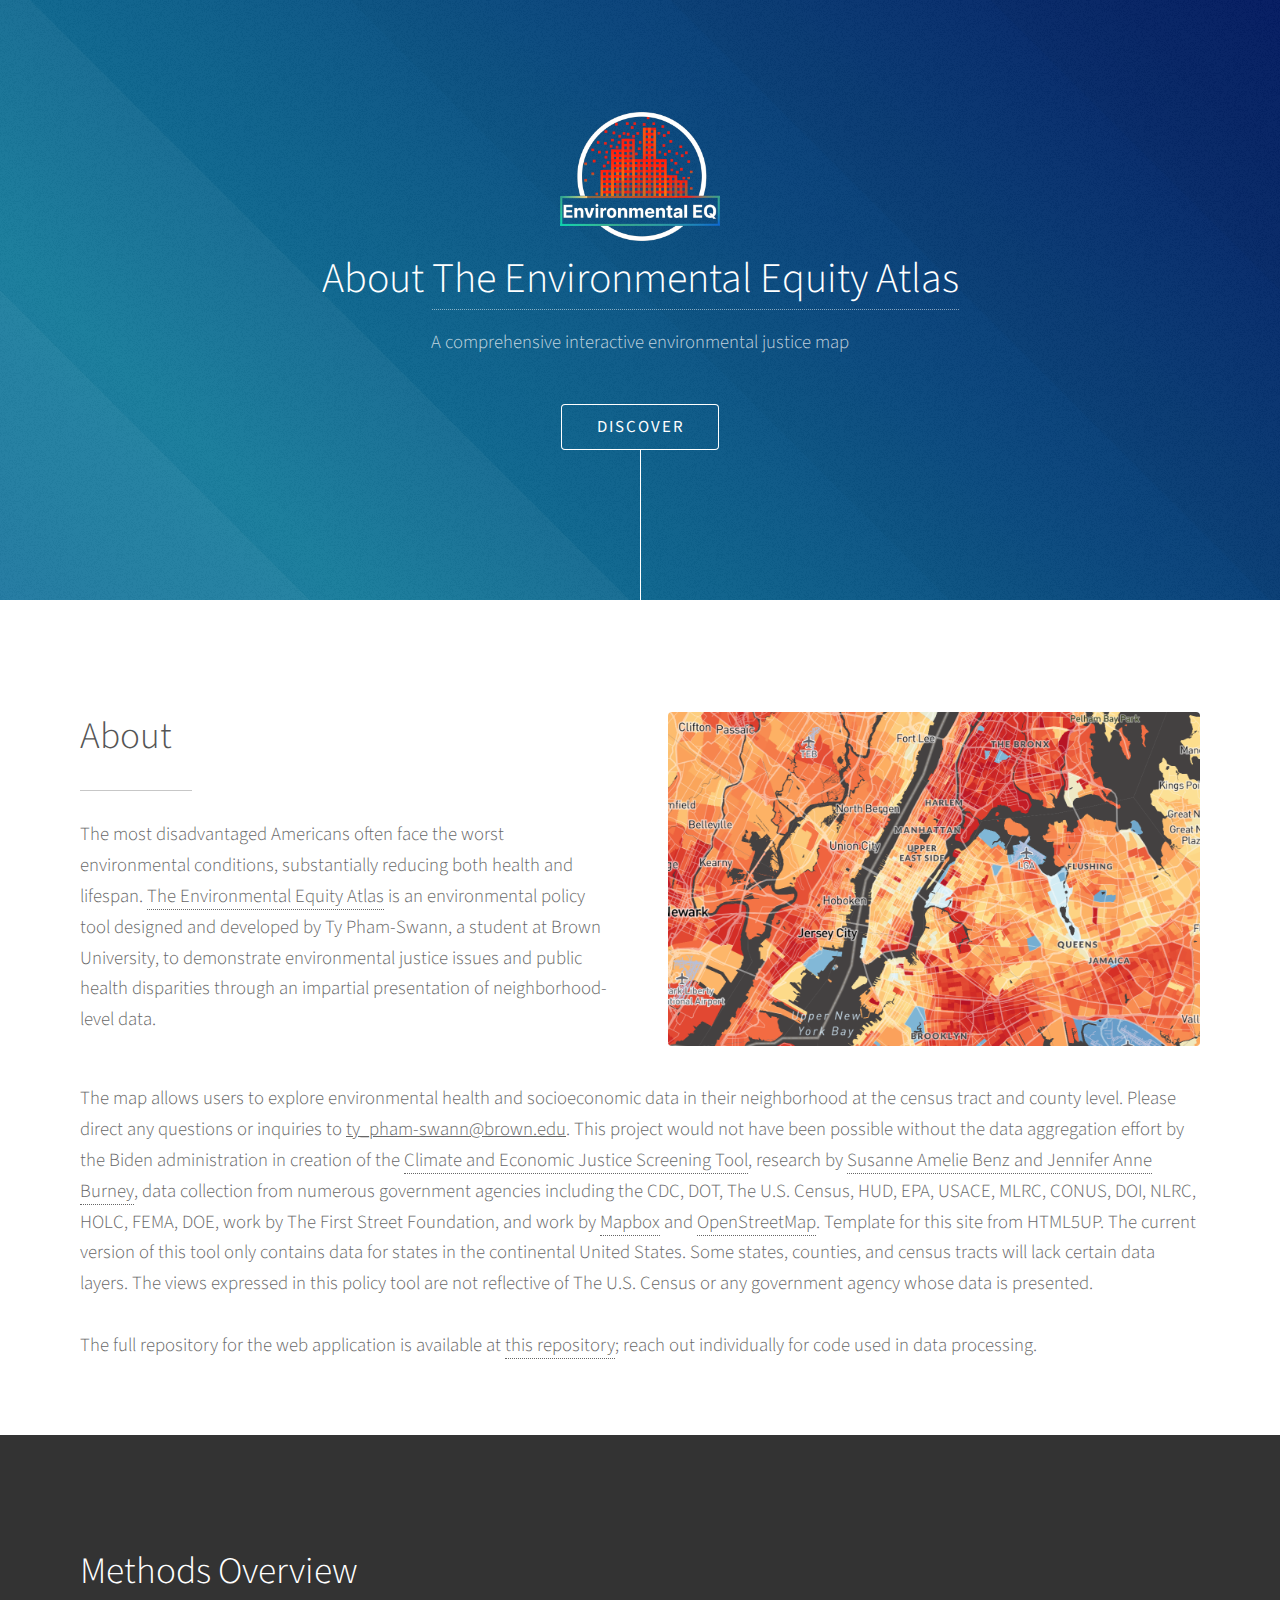
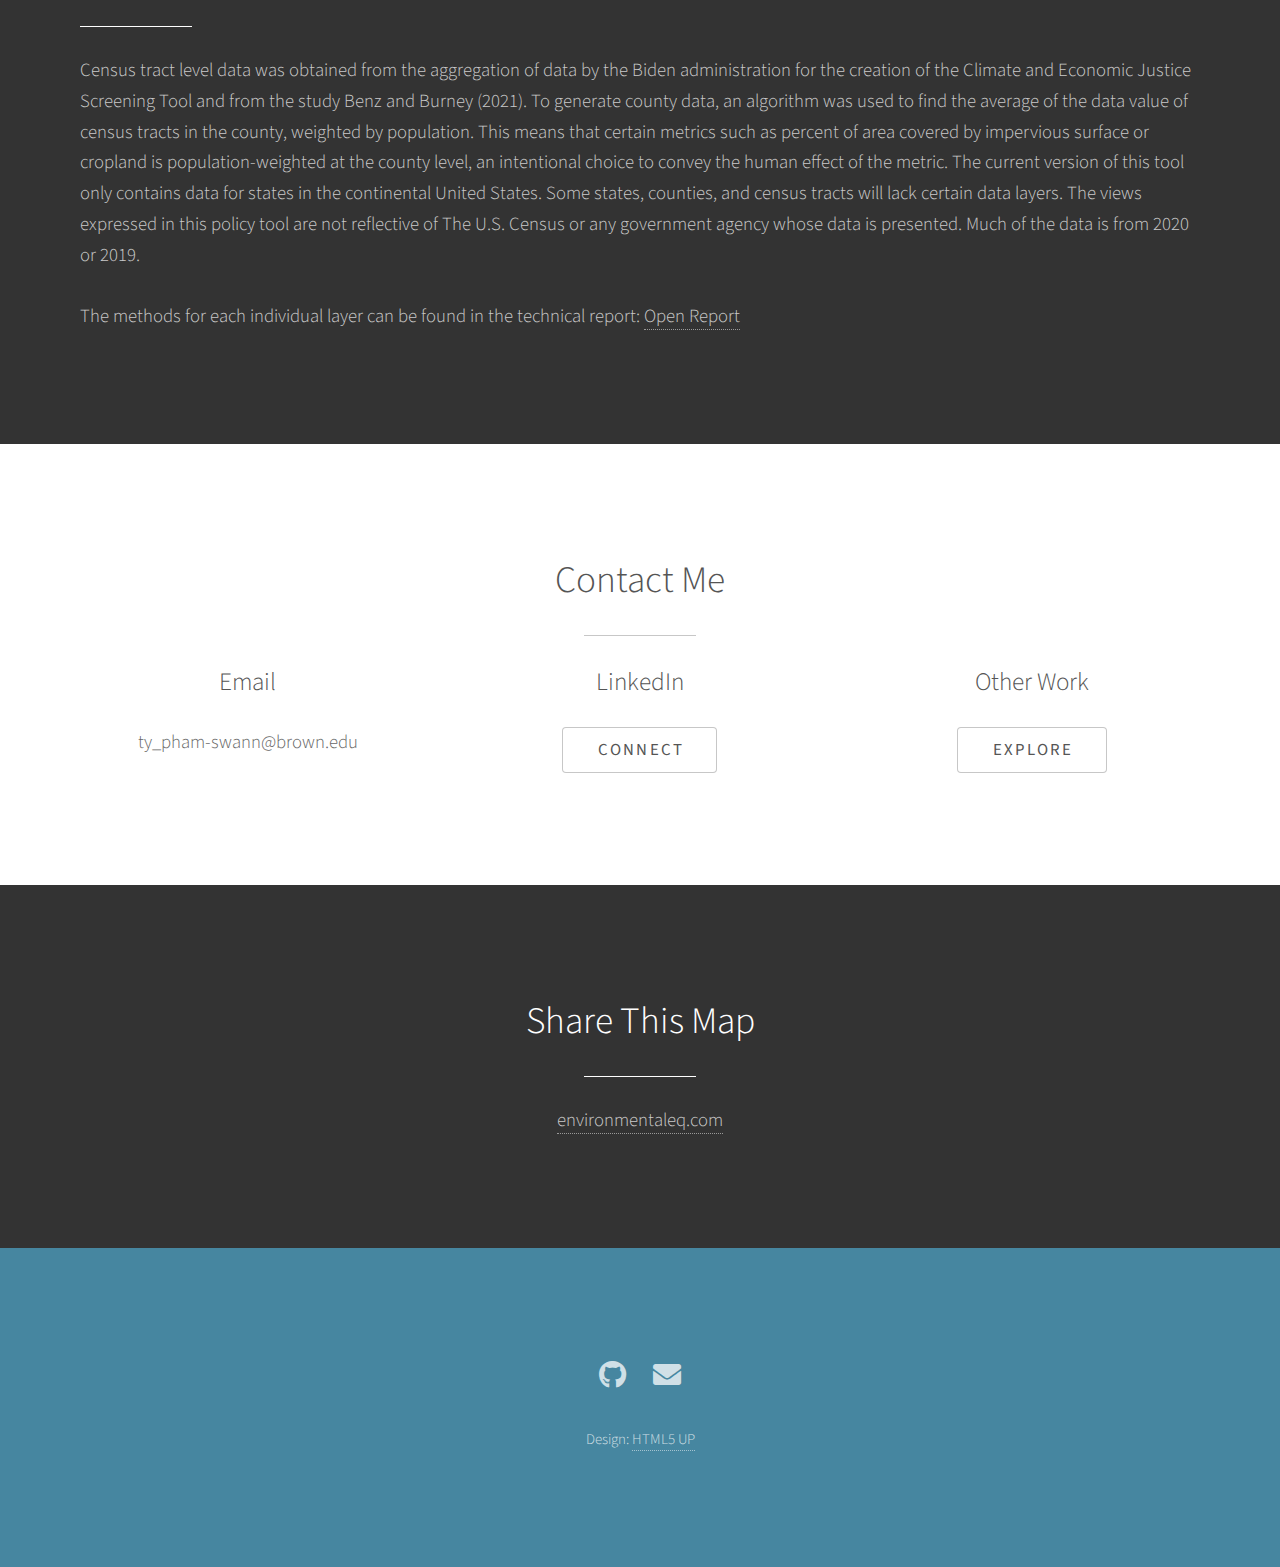
==== site-template/index.html @ bd03a9dc "map finished" ====
<!DOCTYPE HTML>
<!--

	Free for personal and commercial use under the CCA 3.0 license (html5up.net/license)
-->
<html>
	<head>
		<title>About Environmental EQ</title>
		<link rel="icon" href="images/logo.png">
		<meta charset="utf-8" />
		<meta name="viewport" content="width=device-width, initial-scale=1, user-scalable=no" />
		<link rel="stylesheet" href="assets/css/main.css" />
		<noscript><link rel="stylesheet" href="assets/css/noscript.css" /></noscript>
	</head>
	<body class="is-preload">

		<!-- Header -->
			<section id="header">
				<div class="inner">
					<img id="logo-img" src="images/logo-white.png">
					<h1>About <a target="_blank" href="https://environmentaleq.com/">The Environmental Equity Atlas</a></h1>
					<p>A comprehensive interactive environmental justice map</p>
					<ul class="actions special">
						<li><a href="#one" class="button scrolly">Discover</a></li>
					</ul>
				</div>
			</section>

		<!-- One -->
			<section id="one" class="main style1">
				<div class="container">
					<div class="row gtr-150">
						<div class="col-6 col-12-medium">
							<header class="major">
								<h2>About</h2>
							</header>
							<p>The most disadvantaged Americans often face the worst environmental conditions, substantially reducing both health and lifespan. <a target="_blank" href="https://environmentaleq.com/">The Environmental Equity Atlas</a> is an environmental policy tool designed and developed by Ty Pham-Swann, a student at Brown University, to demonstrate environmental justice issues and public health disparities through an impartial presentation of neighborhood-level data. 
								</p>
						</div>
						<div class="col-6 col-12-medium imp-medium">
							<span class="image fit"><img src="images/pic01.jpg" alt="" /></span>
						</div>
						<div>The map allows users to explore environmental health and socioeconomic data in their neighborhood at the census tract and county level. Please direct any questions or inquiries to <u>ty_pham-swann@brown.edu</u>. This project would not have been possible without the data aggregation effort by the Biden administration in creation of the <a target="_blank" href="https://screeningtool.geoplatform.gov/en/#3/33.47/-97.5">Climate and Economic Justice Screening Tool</a>, research by <a target="_blank" href="https://doi.org/10.1029/2021EF002016">Susanne Amelie Benz and Jennifer Anne Burney</a>, data collection from numerous government agencies including the CDC, DOT, The U.S. Census, HUD, EPA, USACE, MLRC, CONUS, DOI, NLRC, HOLC, FEMA, DOE, work by The First Street Foundation, and work by <a target="_blank" href="https://www.mapbox.com/">Mapbox</a> and <a target="_blank" href="https://www.openstreetmap.org/about"> OpenStreetMap</a>. Template for this site from HTML5UP. The current version of this tool only contains data for states in the continental United States. Some states, counties, and census tracts will lack certain data layers. The views expressed in this policy tool are not reflective of The U.S. Census or any government agency whose data is presented. 
							<br><br>
							The full repository for the web application is available at <a target="_blank" href="https://github.com/typhamswann/Environmental-Equity-Atlas">this repository</a>; reach out individually for code used in data processing. </div>
					</div>
				</div>
			</section>

		<!-- Two -->
			<section id="two" class="main style2">
				<div class="container">
					<div class="row gtr-150">
							<header class="major">
								<h2>Methods Overview</h2>
							</header>
							<p>Census tract level data was obtained from the aggregation of data by the Biden administration for the creation of the Climate and Economic Justice Screening Tool and from the study Benz and Burney (2021). To generate county data, an algorithm was used to find the average of the data value of census tracts in the county, weighted by population. This means that certain metrics such as percent of area covered by impervious surface or cropland is population-weighted at the county level, an intentional choice to convey the human effect of the metric. The current version of this tool only contains data for states in the continental United States. Some states, counties, and census tracts will lack certain data layers. The views expressed in this policy tool are not reflective of The U.S. Census or any government agency whose data is presented. Much of the data is from 2020 or 2019.
								<br><br>
								The methods for each individual layer can be found in the technical report: <a target="_blank" href="https://drive.google.com/file/d/1vcVEpkkrDDnXNr4qJnkjE8GPz_u5KkdV/view?usp=sharing ">Open Report</a> 
								</p>
					</div>
				</div>
			</section>

		<!-- Three -->
			<section id="three" class="main style1 special">
				<div class="container">
					<header class="major">
						<h2>Contact Me</h2>
					</header>
					<div class="row gtr-150">
						<div class="col-4 col-12-medium">
							<h3>Email</h3>
							<p>ty_pham-swann@brown.edu</p>

						</div>
						<div class="col-4 col-12-medium">
							<h3>LinkedIn</h3>
							<ul class="actions special">
								<li><a target="_blank" href="https://www.linkedin.com/in/ty-pham-swann-682398224/" class="button">Connect</a></li>
							</ul>
						</div>
						<div class="col-4 col-12-medium">
							<h3>Other Work</h3>
							<ul class="actions special">
								<li><a target="_blank" href="https://tphamswann.github.io/Miami-Map/miami.html" class="button">Explore</a></li>
							</ul>
						</div>
					</div>
				</div>
			</section>

		<!-- Four -->
			<section id="four" class="main style2 special">
				<div class="container">
					<header class="major">
						<h2>Share This Map</h2>
					</header>
					<p><a target="_blank" href="https://environmentaleq.com/">environmentaleq.com</a></p>
				</div>
			</section>

		<!-- Footer -->
			<section id="footer">
				<ul class="icons">

					<li><a target="_blank" href="https://github.com/tphamswann" class="icon brands alt fa-github"><span class="label">GitHub</span></a></li>
					<li><a target="_blank" href="ty_pham-swann@brown.edu" class="icon solid alt fa-envelope"><span class="label">Email</span></a></li>
				</ul>
				<ul class="copyright">
					<li>Design: <a target="_blank" href="http://html5up.net">HTML5 UP</a></li>
				</ul>
			</section>

		<!-- Scripts -->
			<script src="assets/js/jquery.min.js"></script>
			<script src="assets/js/jquery.scrolly.min.js"></script>
			<script src="assets/js/browser.min.js"></script>
			<script src="assets/js/breakpoints.min.js"></script>
			<script src="assets/js/util.js"></script>
			<script src="assets/js/main.js"></script>

	</body>
</html>
---- site-template/assets/css/main.css ----
@import url("fontawesome-all.min.css");
@import url("https://fonts.googleapis.com/css?family=Source+Sans+Pro:300,300italic,400,400italic");

/*
	Photon by HTML5 UP
	html5up.net | @ajlkn
	Free for personal and commercial use under the CCA 3.0 license (html5up.net/license)
*/

html, body, div, span, applet, object,
iframe, h1, h2, h3, h4, h5, h6, p, blockquote,
pre, a, abbr, acronym, address, big, cite,
code, del, dfn, em, img, ins, kbd, q, s, samp,
small, strike, strong, sub, sup, tt, var, b,
u, i, center, dl, dt, dd, ol, ul, li, fieldset,
form, label, legend, table, caption, tbody,
tfoot, thead, tr, th, td, article, aside,
canvas, details, embed, figure, figcaption,
footer, header, hgroup, menu, nav, output, ruby,
section, summary, time, mark, audio, video {
	margin: 0;
	padding: 0;
	border: 0;
	font-size: 100%;
	font: inherit;
	vertical-align: baseline;}

article, aside, details, figcaption, figure,
footer, header, hgroup, menu, nav, section {
	display: block;}

body {
	line-height: 1;
}

#logo-img{
	width:10rem;
}

ol, ul {
	list-style: none;
}

blockquote, q {
	quotes: none;
}

	blockquote:before, blockquote:after, q:before, q:after {
		content: '';
		content: none;
	}

table {
	border-collapse: collapse;
	border-spacing: 0;
}

body {
	-webkit-text-size-adjust: none;
}

mark {
	background-color: transparent;
	color: inherit;
}

input::-moz-focus-inner {
	border: 0;
	padding: 0;
}

input, select, textarea {
	-moz-appearance: none;
	-webkit-appearance: none;
	-ms-appearance: none;
	appearance: none;
}

/* Basic */

	html {
		box-sizing: border-box;
	}

	*, *:before, *:after {
		box-sizing: inherit;
	}

	body {
		background: #fff;
	}

		body.is-preload *, body.is-preload *:before, body.is-preload *:after {
			-moz-animation: none !important;
			-webkit-animation: none !important;
			-ms-animation: none !important;
			animation: none !important;
			-moz-transition: none !important;
			-webkit-transition: none !important;
			-ms-transition: none !important;
			transition: none !important;
		}

	body, input, select, textarea {
		color: #666;
		font-family: "Source Sans Pro", Helvetica, sans-serif;
		font-size: 16pt;
		font-weight: 300;
		line-height: 1.65em;
	}

	a {
		-moz-transition: color 0.2s ease-in-out, border-color 0.2s ease-in-out;
		-webkit-transition: color 0.2s ease-in-out, border-color 0.2s ease-in-out;
		-ms-transition: color 0.2s ease-in-out, border-color 0.2s ease-in-out;
		transition: color 0.2s ease-in-out, border-color 0.2s ease-in-out;
		border-bottom: dotted 1px #666;
		color: inherit;
		text-decoration: none;
	}

		a:hover {
			border-bottom-color: transparent !important;
			color: #6bd4c8;
		}

	strong, b {
		color: #555;
		font-weight: 400;
	}

	em, i {
		font-style: italic;
	}

	p {
		margin: 0 0 2em 0;
	}

	h1, h2, h3, h4, h5, h6 {
		color: #555;
		line-height: 1em;
		margin: 0 0 1em 0;
	}

		h1 a, h2 a, h3 a, h4 a, h5 a, h6 a {
			color: inherit;
			text-decoration: none;
		}

	h1 {
		font-size: 2.25em;
		line-height: 1.35em;
	}

	h2 {
		font-size: 2em;
		line-height: 1.35em;
	}

	h3 {
		font-size: 1.35em;
		line-height: 1.5em;
	}

	h4 {
		font-size: 1.25em;
		line-height: 1.5em;
	}

	h5 {
		font-size: 0.9em;
		line-height: 1.5em;
	}

	h6 {
		font-size: 0.7em;
		line-height: 1.5em;
	}

	sub {
		font-size: 0.8em;
		position: relative;
		top: 0.5em;
	}

	sup {
		font-size: 0.8em;
		position: relative;
		top: -0.5em;
	}

	hr {
		border: 0;
		border-bottom: solid 1px rgba(144, 144, 144, 0.5);
		margin: 2em 0;
	}

		hr.major {
			margin: 3em 0;
		}

	blockquote {
		border-left: solid 4px rgba(144, 144, 144, 0.5);
		font-style: italic;
		margin: 0 0 2em 0;
		padding: 0.5em 0 0.5em 2em;
	}

	code {
		background: rgba(144, 144, 144, 0.075);
		border-radius: 4px;
		border: solid 1px rgba(144, 144, 144, 0.5);
		font-family: "Courier New", monospace;
		font-size: 0.9em;
		margin: 0 0.25em;
		padding: 0.25em 0.65em;
	}

	pre {
		-webkit-overflow-scrolling: touch;
		font-family: "Courier New", monospace;
		font-size: 0.9em;
		margin: 0 0 2em 0;
	}

		pre code {
			display: block;
			line-height: 1.75em;
			padding: 1em 1.5em;
			overflow-x: auto;
		}

	.align-left {
		text-align: left;
	}

	.align-center {
		text-align: center;
	}

	.align-right {
		text-align: right;
	}

/* Container */

	.container {
		margin: 0 auto;
		max-width: calc(100% - 4em);
		width: 60em;
	}

		.container.xsmall {
			width: 15em;
		}

		.container.small {
			width: 30em;
		}

		.container.medium {
			width: 45em;
		}

		.container.large {
			width: 75em;
		}

		.container.xlarge {
			width: 90em;
		}

		.container.max {
			width: 100%;
		}

		@media screen and (max-width: 980px) {

			.container {
				max-width: 100% !important;
				width: 100% !important;
			}

		}

		@media screen and (max-width: 480px) {

			.container {
				max-width: calc(100% - 3em);
			}

		}

/* Row */

	.row {
		display: flex;
		flex-wrap: wrap;
		box-sizing: border-box;
		align-items: stretch;
	}

		.row > * {
			box-sizing: border-box;
		}

		.row.gtr-uniform > * > :last-child {
			margin-bottom: 0;
		}

		.row.aln-left {
			justify-content: flex-start;
		}

		.row.aln-center {
			justify-content: center;
		}

		.row.aln-right {
			justify-content: flex-end;
		}

		.row.aln-top {
			align-items: flex-start;
		}

		.row.aln-middle {
			align-items: center;
		}

		.row.aln-bottom {
			align-items: flex-end;
		}

		.row > .imp {
			order: -1;
		}

		.row > .col-1 {
			width: 8.33333%;
		}

		.row > .off-1 {
			margin-left: 8.33333%;
		}

		.row > .col-2 {
			width: 16.66667%;
		}

		.row > .off-2 {
			margin-left: 16.66667%;
		}

		.row > .col-3 {
			width: 25%;
		}

		.row > .off-3 {
			margin-left: 25%;
		}

		.row > .col-4 {
			width: 33.33333%;
		}

		.row > .off-4 {
			margin-left: 33.33333%;
		}

		.row > .col-5 {
			width: 41.66667%;
		}

		.row > .off-5 {
			margin-left: 41.66667%;
		}

		.row > .col-6 {
			width: 50%;
		}

		.row > .off-6 {
			margin-left: 50%;
		}

		.row > .col-7 {
			width: 58.33333%;
		}

		.row > .off-7 {
			margin-left: 58.33333%;
		}

		.row > .col-8 {
			width: 66.66667%;
		}

		.row > .off-8 {
			margin-left: 66.66667%;
		}

		.row > .col-9 {
			width: 75%;
		}

		.row > .off-9 {
			margin-left: 75%;
		}

		.row > .col-10 {
			width: 83.33333%;
		}

		.row > .off-10 {
			margin-left: 83.33333%;
		}

		.row > .col-11 {
			width: 91.66667%;
		}

		.row > .off-11 {
			margin-left: 91.66667%;
		}

		.row > .col-12 {
			width: 100%;
		}

		.row > .off-12 {
			margin-left: 100%;
		}

		.row.gtr-0 {
			margin-top: 0;
			margin-left: 0em;
		}

			.row.gtr-0 > * {
				padding: 0 0 0 0em;
			}

			.row.gtr-0.gtr-uniform {
				margin-top: 0em;
			}

				.row.gtr-0.gtr-uniform > * {
					padding-top: 0em;
				}

		.row.gtr-25 {
			margin-top: 0;
			margin-left: -0.5em;
		}

			.row.gtr-25 > * {
				padding: 0 0 0 0.5em;
			}

			.row.gtr-25.gtr-uniform {
				margin-top: -0.5em;
			}

				.row.gtr-25.gtr-uniform > * {
					padding-top: 0.5em;
				}

		.row.gtr-50 {
			margin-top: 0;
			margin-left: -1em;
		}

			.row.gtr-50 > * {
				padding: 0 0 0 1em;
			}

			.row.gtr-50.gtr-uniform {
				margin-top: -1em;
			}

				.row.gtr-50.gtr-uniform > * {
					padding-top: 1em;
				}

		.row {
			margin-top: 0;
			margin-left: -2em;
		}

			.row > * {
				padding: 0 0 0 2em;
			}

			.row.gtr-uniform {
				margin-top: -2em;
			}

				.row.gtr-uniform > * {
					padding-top: 2em;
				}

		.row.gtr-150 {
			margin-top: 0;
			margin-left: -3em;
		}

			.row.gtr-150 > * {
				padding: 0 0 0 3em;
			}

			.row.gtr-150.gtr-uniform {
				margin-top: -3em;
			}

				.row.gtr-150.gtr-uniform > * {
					padding-top: 3em;
				}

		.row.gtr-200 {
			margin-top: 0;
			margin-left: -4em;
		}

			.row.gtr-200 > * {
				padding: 0 0 0 4em;
			}

			.row.gtr-200.gtr-uniform {
				margin-top: -4em;
			}

				.row.gtr-200.gtr-uniform > * {
					padding-top: 4em;
				}

		@media screen and (max-width: 1680px) {

			.row {
				display: flex;
				flex-wrap: wrap;
				box-sizing: border-box;
				align-items: stretch;
			}

				.row > * {
					box-sizing: border-box;
				}

				.row.gtr-uniform > * > :last-child {
					margin-bottom: 0;
				}

				.row.aln-left {
					justify-content: flex-start;
				}

				.row.aln-center {
					justify-content: center;
				}

				.row.aln-right {
					justify-content: flex-end;
				}

				.row.aln-top {
					align-items: flex-start;
				}

				.row.aln-middle {
					align-items: center;
				}

				.row.aln-bottom {
					align-items: flex-end;
				}

				.row > .imp-xlarge {
					order: -1;
				}

				.row > .col-1-xlarge {
					width: 8.33333%;
				}

				.row > .off-1-xlarge {
					margin-left: 8.33333%;
				}

				.row > .col-2-xlarge {
					width: 16.66667%;
				}

				.row > .off-2-xlarge {
					margin-left: 16.66667%;
				}

				.row > .col-3-xlarge {
					width: 25%;
				}

				.row > .off-3-xlarge {
					margin-left: 25%;
				}

				.row > .col-4-xlarge {
					width: 33.33333%;
				}

				.row > .off-4-xlarge {
					margin-left: 33.33333%;
				}

				.row > .col-5-xlarge {
					width: 41.66667%;
				}

				.row > .off-5-xlarge {
					margin-left: 41.66667%;
				}

				.row > .col-6-xlarge {
					width: 50%;
				}

				.row > .off-6-xlarge {
					margin-left: 50%;
				}

				.row > .col-7-xlarge {
					width: 58.33333%;
				}

				.row > .off-7-xlarge {
					margin-left: 58.33333%;
				}

				.row > .col-8-xlarge {
					width: 66.66667%;
				}

				.row > .off-8-xlarge {
					margin-left: 66.66667%;
				}

				.row > .col-9-xlarge {
					width: 75%;
				}

				.row > .off-9-xlarge {
					margin-left: 75%;
				}

				.row > .col-10-xlarge {
					width: 83.33333%;
				}

				.row > .off-10-xlarge {
					margin-left: 83.33333%;
				}

				.row > .col-11-xlarge {
					width: 91.66667%;
				}

				.row > .off-11-xlarge {
					margin-left: 91.66667%;
				}

				.row > .col-12-xlarge {
					width: 100%;
				}

				.row > .off-12-xlarge {
					margin-left: 100%;
				}

				.row.gtr-0 {
					margin-top: 0;
					margin-left: 0em;
				}

					.row.gtr-0 > * {
						padding: 0 0 0 0em;
					}

					.row.gtr-0.gtr-uniform {
						margin-top: 0em;
					}

						.row.gtr-0.gtr-uniform > * {
							padding-top: 0em;
						}

				.row.gtr-25 {
					margin-top: 0;
					margin-left: -0.5em;
				}

					.row.gtr-25 > * {
						padding: 0 0 0 0.5em;
					}

					.row.gtr-25.gtr-uniform {
						margin-top: -0.5em;
					}

						.row.gtr-25.gtr-uniform > * {
							padding-top: 0.5em;
						}

				.row.gtr-50 {
					margin-top: 0;
					margin-left: -1em;
				}

					.row.gtr-50 > * {
						padding: 0 0 0 1em;
					}

					.row.gtr-50.gtr-uniform {
						margin-top: -1em;
					}

						.row.gtr-50.gtr-uniform > * {
							padding-top: 1em;
						}

				.row {
					margin-top: 0;
					margin-left: -2em;
				}

					.row > * {
						padding: 0 0 0 2em;
					}

					.row.gtr-uniform {
						margin-top: -2em;
					}

						.row.gtr-uniform > * {
							padding-top: 2em;
						}

				.row.gtr-150 {
					margin-top: 0;
					margin-left: -3em;
				}

					.row.gtr-150 > * {
						padding: 0 0 0 3em;
					}

					.row.gtr-150.gtr-uniform {
						margin-top: -3em;
					}

						.row.gtr-150.gtr-uniform > * {
							padding-top: 3em;
						}

				.row.gtr-200 {
					margin-top: 0;
					margin-left: -4em;
				}

					.row.gtr-200 > * {
						padding: 0 0 0 4em;
					}

					.row.gtr-200.gtr-uniform {
						margin-top: -4em;
					}

						.row.gtr-200.gtr-uniform > * {
							padding-top: 4em;
						}

		}

		@media screen and (max-width: 1140px) {

			.row {
				display: flex;
				flex-wrap: wrap;
				box-sizing: border-box;
				align-items: stretch;
			}

				.row > * {
					box-sizing: border-box;
				}

				.row.gtr-uniform > * > :last-child {
					margin-bottom: 0;
				}

				.row.aln-left {
					justify-content: flex-start;
				}

				.row.aln-center {
					justify-content: center;
				}

				.row.aln-right {
					justify-content: flex-end;
				}

				.row.aln-top {
					align-items: flex-start;
				}

				.row.aln-middle {
					align-items: center;
				}

				.row.aln-bottom {
					align-items: flex-end;
				}

				.row > .imp-large {
					order: -1;
				}

				.row > .col-1-large {
					width: 8.33333%;
				}

				.row > .off-1-large {
					margin-left: 8.33333%;
				}

				.row > .col-2-large {
					width: 16.66667%;
				}

				.row > .off-2-large {
					margin-left: 16.66667%;
				}

				.row > .col-3-large {
					width: 25%;
				}

				.row > .off-3-large {
					margin-left: 25%;
				}

				.row > .col-4-large {
					width: 33.33333%;
				}

				.row > .off-4-large {
					margin-left: 33.33333%;
				}

				.row > .col-5-large {
					width: 41.66667%;
				}

				.row > .off-5-large {
					margin-left: 41.66667%;
				}

				.row > .col-6-large {
					width: 50%;
				}

				.row > .off-6-large {
					margin-left: 50%;
				}

				.row > .col-7-large {
					width: 58.33333%;
				}

				.row > .off-7-large {
					margin-left: 58.33333%;
				}

				.row > .col-8-large {
					width: 66.66667%;
				}

				.row > .off-8-large {
					margin-left: 66.66667%;
				}

				.row > .col-9-large {
					width: 75%;
				}

				.row > .off-9-large {
					margin-left: 75%;
				}

				.row > .col-10-large {
					width: 83.33333%;
				}

				.row > .off-10-large {
					margin-left: 83.33333%;
				}

				.row > .col-11-large {
					width: 91.66667%;
				}

				.row > .off-11-large {
					margin-left: 91.66667%;
				}

				.row > .col-12-large {
					width: 100%;
				}

				.row > .off-12-large {
					margin-left: 100%;
				}

				.row.gtr-0 {
					margin-top: 0;
					margin-left: 0em;
				}

					.row.gtr-0 > * {
						padding: 0 0 0 0em;
					}

					.row.gtr-0.gtr-uniform {
						margin-top: 0em;
					}

						.row.gtr-0.gtr-uniform > * {
							padding-top: 0em;
						}

				.row.gtr-25 {
					margin-top: 0;
					margin-left: -0.5em;
				}

					.row.gtr-25 > * {
						padding: 0 0 0 0.5em;
					}

					.row.gtr-25.gtr-uniform {
						margin-top: -0.5em;
					}

						.row.gtr-25.gtr-uniform > * {
							padding-top: 0.5em;
						}

				.row.gtr-50 {
					margin-top: 0;
					margin-left: -1em;
				}

					.row.gtr-50 > * {
						padding: 0 0 0 1em;
					}

					.row.gtr-50.gtr-uniform {
						margin-top: -1em;
					}

						.row.gtr-50.gtr-uniform > * {
							padding-top: 1em;
						}

				.row {
					margin-top: 0;
					margin-left: -2em;
				}

					.row > * {
						padding: 0 0 0 2em;
					}

					.row.gtr-uniform {
						margin-top: -2em;
					}

						.row.gtr-uniform > * {
							padding-top: 2em;
						}

				.row.gtr-150 {
					margin-top: 0;
					margin-left: -3em;
				}

					.row.gtr-150 > * {
						padding: 0 0 0 3em;
					}

					.row.gtr-150.gtr-uniform {
						margin-top: -3em;
					}

						.row.gtr-150.gtr-uniform > * {
							padding-top: 3em;
						}

				.row.gtr-200 {
					margin-top: 0;
					margin-left: -4em;
				}

					.row.gtr-200 > * {
						padding: 0 0 0 4em;
					}

					.row.gtr-200.gtr-uniform {
						margin-top: -4em;
					}

						.row.gtr-200.gtr-uniform > * {
							padding-top: 4em;
						}

		}

		@media screen and (max-width: 980px) {

			.row {
				display: flex;
				flex-wrap: wrap;
				box-sizing: border-box;
				align-items: stretch;
			}

				.row > * {
					box-sizing: border-box;
				}

				.row.gtr-uniform > * > :last-child {
					margin-bottom: 0;
				}

				.row.aln-left {
					justify-content: flex-start;
				}

				.row.aln-center {
					justify-content: center;
				}

				.row.aln-right {
					justify-content: flex-end;
				}

				.row.aln-top {
					align-items: flex-start;
				}

				.row.aln-middle {
					align-items: center;
				}

				.row.aln-bottom {
					align-items: flex-end;
				}

				.row > .imp-medium {
					order: -1;
				}

				.row > .col-1-medium {
					width: 8.33333%;
				}

				.row > .off-1-medium {
					margin-left: 8.33333%;
				}

				.row > .col-2-medium {
					width: 16.66667%;
				}

				.row > .off-2-medium {
					margin-left: 16.66667%;
				}

				.row > .col-3-medium {
					width: 25%;
				}

				.row > .off-3-medium {
					margin-left: 25%;
				}

				.row > .col-4-medium {
					width: 33.33333%;
				}

				.row > .off-4-medium {
					margin-left: 33.33333%;
				}

				.row > .col-5-medium {
					width: 41.66667%;
				}

				.row > .off-5-medium {
					margin-left: 41.66667%;
				}

				.row > .col-6-medium {
					width: 50%;
				}

				.row > .off-6-medium {
					margin-left: 50%;
				}

				.row > .col-7-medium {
					width: 58.33333%;
				}

				.row > .off-7-medium {
					margin-left: 58.33333%;
				}

				.row > .col-8-medium {
					width: 66.66667%;
				}

				.row > .off-8-medium {
					margin-left: 66.66667%;
				}

				.row > .col-9-medium {
					width: 75%;
				}

				.row > .off-9-medium {
					margin-left: 75%;
				}

				.row > .col-10-medium {
					width: 83.33333%;
				}

				.row > .off-10-medium {
					margin-left: 83.33333%;
				}

				.row > .col-11-medium {
					width: 91.66667%;
				}

				.row > .off-11-medium {
					margin-left: 91.66667%;
				}

				.row > .col-12-medium {
					width: 100%;
				}

				.row > .off-12-medium {
					margin-left: 100%;
				}

				.row.gtr-0 {
					margin-top: 0;
					margin-left: 0em;
				}

					.row.gtr-0 > * {
						padding: 0 0 0 0em;
					}

					.row.gtr-0.gtr-uniform {
						margin-top: 0em;
					}

						.row.gtr-0.gtr-uniform > * {
							padding-top: 0em;
						}

				.row.gtr-25 {
					margin-top: 0;
					margin-left: -0.5em;
				}

					.row.gtr-25 > * {
						padding: 0 0 0 0.5em;
					}

					.row.gtr-25.gtr-uniform {
						margin-top: -0.5em;
					}

						.row.gtr-25.gtr-uniform > * {
							padding-top: 0.5em;
						}

				.row.gtr-50 {
					margin-top: 0;
					margin-left: -1em;
				}

					.row.gtr-50 > * {
						padding: 0 0 0 1em;
					}

					.row.gtr-50.gtr-uniform {
						margin-top: -1em;
					}

						.row.gtr-50.gtr-uniform > * {
							padding-top: 1em;
						}

				.row {
					margin-top: 0;
					margin-left: -2em;
				}

					.row > * {
						padding: 0 0 0 2em;
					}

					.row.gtr-uniform {
						margin-top: -2em;
					}

						.row.gtr-uniform > * {
							padding-top: 2em;
						}

				.row.gtr-150 {
					margin-top: 0;
					margin-left: -3em;
				}

					.row.gtr-150 > * {
						padding: 0 0 0 3em;
					}

					.row.gtr-150.gtr-uniform {
						margin-top: -3em;
					}

						.row.gtr-150.gtr-uniform > * {
							padding-top: 3em;
						}

				.row.gtr-200 {
					margin-top: 0;
					margin-left: -4em;
				}

					.row.gtr-200 > * {
						padding: 0 0 0 4em;
					}

					.row.gtr-200.gtr-uniform {
						margin-top: -4em;
					}

						.row.gtr-200.gtr-uniform > * {
							padding-top: 4em;
						}

		}

		@media screen and (max-width: 736px) {

			.row {
				display: flex;
				flex-wrap: wrap;
				box-sizing: border-box;
				align-items: stretch;
			}

				.row > * {
					box-sizing: border-box;
				}

				.row.gtr-uniform > * > :last-child {
					margin-bottom: 0;
				}

				.row.aln-left {
					justify-content: flex-start;
				}

				.row.aln-center {
					justify-content: center;
				}

				.row.aln-right {
					justify-content: flex-end;
				}

				.row.aln-top {
					align-items: flex-start;
				}

				.row.aln-middle {
					align-items: center;
				}

				.row.aln-bottom {
					align-items: flex-end;
				}

				.row > .imp-small {
					order: -1;
				}

				.row > .col-1-small {
					width: 8.33333%;
				}

				.row > .off-1-small {
					margin-left: 8.33333%;
				}

				.row > .col-2-small {
					width: 16.66667%;
				}

				.row > .off-2-small {
					margin-left: 16.66667%;
				}

				.row > .col-3-small {
					width: 25%;
				}

				.row > .off-3-small {
					margin-left: 25%;
				}

				.row > .col-4-small {
					width: 33.33333%;
				}

				.row > .off-4-small {
					margin-left: 33.33333%;
				}

				.row > .col-5-small {
					width: 41.66667%;
				}

				.row > .off-5-small {
					margin-left: 41.66667%;
				}

				.row > .col-6-small {
					width: 50%;
				}

				.row > .off-6-small {
					margin-left: 50%;
				}

				.row > .col-7-small {
					width: 58.33333%;
				}

				.row > .off-7-small {
					margin-left: 58.33333%;
				}

				.row > .col-8-small {
					width: 66.66667%;
				}

				.row > .off-8-small {
					margin-left: 66.66667%;
				}

				.row > .col-9-small {
					width: 75%;
				}

				.row > .off-9-small {
					margin-left: 75%;
				}

				.row > .col-10-small {
					width: 83.33333%;
				}

				.row > .off-10-small {
					margin-left: 83.33333%;
				}

				.row > .col-11-small {
					width: 91.66667%;
				}

				.row > .off-11-small {
					margin-left: 91.66667%;
				}

				.row > .col-12-small {
					width: 100%;
				}

				.row > .off-12-small {
					margin-left: 100%;
				}

				.row.gtr-0 {
					margin-top: 0;
					margin-left: 0em;
				}

					.row.gtr-0 > * {
						padding: 0 0 0 0em;
					}

					.row.gtr-0.gtr-uniform {
						margin-top: 0em;
					}

						.row.gtr-0.gtr-uniform > * {
							padding-top: 0em;
						}

				.row.gtr-25 {
					margin-top: 0;
					margin-left: -0.5em;
				}

					.row.gtr-25 > * {
						padding: 0 0 0 0.5em;
					}

					.row.gtr-25.gtr-uniform {
						margin-top: -0.5em;
					}

						.row.gtr-25.gtr-uniform > * {
							padding-top: 0.5em;
						}

				.row.gtr-50 {
					margin-top: 0;
					margin-left: -1em;
				}

					.row.gtr-50 > * {
						padding: 0 0 0 1em;
					}

					.row.gtr-50.gtr-uniform {
						margin-top: -1em;
					}

						.row.gtr-50.gtr-uniform > * {
							padding-top: 1em;
						}

				.row {
					margin-top: 0;
					margin-left: -2em;
				}

					.row > * {
						padding: 0 0 0 2em;
					}

					.row.gtr-uniform {
						margin-top: -2em;
					}

						.row.gtr-uniform > * {
							padding-top: 2em;
						}

				.row.gtr-150 {
					margin-top: 0;
					margin-left: -3em;
				}

					.row.gtr-150 > * {
						padding: 0 0 0 3em;
					}

					.row.gtr-150.gtr-uniform {
						margin-top: -3em;
					}

						.row.gtr-150.gtr-uniform > * {
							padding-top: 3em;
						}

				.row.gtr-200 {
					margin-top: 0;
					margin-left: -4em;
				}

					.row.gtr-200 > * {
						padding: 0 0 0 4em;
					}

					.row.gtr-200.gtr-uniform {
						margin-top: -4em;
					}

						.row.gtr-200.gtr-uniform > * {
							padding-top: 4em;
						}

		}

		@media screen and (max-width: 480px) {

			.row {
				display: flex;
				flex-wrap: wrap;
				box-sizing: border-box;
				align-items: stretch;
			}

				.row > * {
					box-sizing: border-box;
				}

				.row.gtr-uniform > * > :last-child {
					margin-bottom: 0;
				}

				.row.aln-left {
					justify-content: flex-start;
				}

				.row.aln-center {
					justify-content: center;
				}

				.row.aln-right {
					justify-content: flex-end;
				}

				.row.aln-top {
					align-items: flex-start;
				}

				.row.aln-middle {
					align-items: center;
				}

				.row.aln-bottom {
					align-items: flex-end;
				}

				.row > .imp-xsmall {
					order: -1;
				}

				.row > .col-1-xsmall {
					width: 8.33333%;
				}

				.row > .off-1-xsmall {
					margin-left: 8.33333%;
				}

				.row > .col-2-xsmall {
					width: 16.66667%;
				}

				.row > .off-2-xsmall {
					margin-left: 16.66667%;
				}

				.row > .col-3-xsmall {
					width: 25%;
				}

				.row > .off-3-xsmall {
					margin-left: 25%;
				}

				.row > .col-4-xsmall {
					width: 33.33333%;
				}

				.row > .off-4-xsmall {
					margin-left: 33.33333%;
				}

				.row > .col-5-xsmall {
					width: 41.66667%;
				}

				.row > .off-5-xsmall {
					margin-left: 41.66667%;
				}

				.row > .col-6-xsmall {
					width: 50%;
				}

				.row > .off-6-xsmall {
					margin-left: 50%;
				}

				.row > .col-7-xsmall {
					width: 58.33333%;
				}

				.row > .off-7-xsmall {
					margin-left: 58.33333%;
				}

				.row > .col-8-xsmall {
					width: 66.66667%;
				}

				.row > .off-8-xsmall {
					margin-left: 66.66667%;
				}

				.row > .col-9-xsmall {
					width: 75%;
				}

				.row > .off-9-xsmall {
					margin-left: 75%;
				}

				.row > .col-10-xsmall {
					width: 83.33333%;
				}

				.row > .off-10-xsmall {
					margin-left: 83.33333%;
				}

				.row > .col-11-xsmall {
					width: 91.66667%;
				}

				.row > .off-11-xsmall {
					margin-left: 91.66667%;
				}

				.row > .col-12-xsmall {
					width: 100%;
				}

				.row > .off-12-xsmall {
					margin-left: 100%;
				}

				.row.gtr-0 {
					margin-top: 0;
					margin-left: 0em;
				}

					.row.gtr-0 > * {
						padding: 0 0 0 0em;
					}

					.row.gtr-0.gtr-uniform {
						margin-top: 0em;
					}

						.row.gtr-0.gtr-uniform > * {
							padding-top: 0em;
						}

				.row.gtr-25 {
					margin-top: 0;
					margin-left: -0.5em;
				}

					.row.gtr-25 > * {
						padding: 0 0 0 0.5em;
					}

					.row.gtr-25.gtr-uniform {
						margin-top: -0.5em;
					}

						.row.gtr-25.gtr-uniform > * {
							padding-top: 0.5em;
						}

				.row.gtr-50 {
					margin-top: 0;
					margin-left: -1em;
				}

					.row.gtr-50 > * {
						padding: 0 0 0 1em;
					}

					.row.gtr-50.gtr-uniform {
						margin-top: -1em;
					}

						.row.gtr-50.gtr-uniform > * {
							padding-top: 1em;
						}

				.row {
					margin-top: 0;
					margin-left: -2em;
				}

					.row > * {
						padding: 0 0 0 2em;
					}

					.row.gtr-uniform {
						margin-top: -2em;
					}

						.row.gtr-uniform > * {
							padding-top: 2em;
						}

				.row.gtr-150 {
					margin-top: 0;
					margin-left: -3em;
				}

					.row.gtr-150 > * {
						padding: 0 0 0 3em;
					}

					.row.gtr-150.gtr-uniform {
						margin-top: -3em;
					}

						.row.gtr-150.gtr-uniform > * {
							padding-top: 3em;
						}

				.row.gtr-200 {
					margin-top: 0;
					margin-left: -4em;
				}

					.row.gtr-200 > * {
						padding: 0 0 0 4em;
					}

					.row.gtr-200.gtr-uniform {
						margin-top: -4em;
					}

						.row.gtr-200.gtr-uniform > * {
							padding-top: 4em;
						}

		}

		@media screen and (max-width: 320px) {

			.row {
				display: flex;
				flex-wrap: wrap;
				box-sizing: border-box;
				align-items: stretch;
			}

				.row > * {
					box-sizing: border-box;
				}

				.row.gtr-uniform > * > :last-child {
					margin-bottom: 0;
				}

				.row.aln-left {
					justify-content: flex-start;
				}

				.row.aln-center {
					justify-content: center;
				}

				.row.aln-right {
					justify-content: flex-end;
				}

				.row.aln-top {
					align-items: flex-start;
				}

				.row.aln-middle {
					align-items: center;
				}

				.row.aln-bottom {
					align-items: flex-end;
				}

				.row > .imp-xxsmall {
					order: -1;
				}

				.row > .col-1-xxsmall {
					width: 8.33333%;
				}

				.row > .off-1-xxsmall {
					margin-left: 8.33333%;
				}

				.row > .col-2-xxsmall {
					width: 16.66667%;
				}

				.row > .off-2-xxsmall {
					margin-left: 16.66667%;
				}

				.row > .col-3-xxsmall {
					width: 25%;
				}

				.row > .off-3-xxsmall {
					margin-left: 25%;
				}

				.row > .col-4-xxsmall {
					width: 33.33333%;
				}

				.row > .off-4-xxsmall {
					margin-left: 33.33333%;
				}

				.row > .col-5-xxsmall {
					width: 41.66667%;
				}

				.row > .off-5-xxsmall {
					margin-left: 41.66667%;
				}

				.row > .col-6-xxsmall {
					width: 50%;
				}

				.row > .off-6-xxsmall {
					margin-left: 50%;
				}

				.row > .col-7-xxsmall {
					width: 58.33333%;
				}

				.row > .off-7-xxsmall {
					margin-left: 58.33333%;
				}

				.row > .col-8-xxsmall {
					width: 66.66667%;
				}

				.row > .off-8-xxsmall {
					margin-left: 66.66667%;
				}

				.row > .col-9-xxsmall {
					width: 75%;
				}

				.row > .off-9-xxsmall {
					margin-left: 75%;
				}

				.row > .col-10-xxsmall {
					width: 83.33333%;
				}

				.row > .off-10-xxsmall {
					margin-left: 83.33333%;
				}

				.row > .col-11-xxsmall {
					width: 91.66667%;
				}

				.row > .off-11-xxsmall {
					margin-left: 91.66667%;
				}

				.row > .col-12-xxsmall {
					width: 100%;
				}

				.row > .off-12-xxsmall {
					margin-left: 100%;
				}

				.row.gtr-0 {
					margin-top: 0;
					margin-left: 0em;
				}

					.row.gtr-0 > * {
						padding: 0 0 0 0em;
					}

					.row.gtr-0.gtr-uniform {
						margin-top: 0em;
					}

						.row.gtr-0.gtr-uniform > * {
							padding-top: 0em;
						}

				.row.gtr-25 {
					margin-top: 0;
					margin-left: -0.5em;
				}

					.row.gtr-25 > * {
						padding: 0 0 0 0.5em;
					}

					.row.gtr-25.gtr-uniform {
						margin-top: -0.5em;
					}

						.row.gtr-25.gtr-uniform > * {
							padding-top: 0.5em;
						}

				.row.gtr-50 {
					margin-top: 0;
					margin-left: -1em;
				}

					.row.gtr-50 > * {
						padding: 0 0 0 1em;
					}

					.row.gtr-50.gtr-uniform {
						margin-top: -1em;
					}

						.row.gtr-50.gtr-uniform > * {
							padding-top: 1em;
						}

				.row {
					margin-top: 0;
					margin-left: -2em;
				}

					.row > * {
						padding: 0 0 0 2em;
					}

					.row.gtr-uniform {
						margin-top: -2em;
					}

						.row.gtr-uniform > * {
							padding-top: 2em;
						}

				.row.gtr-150 {
					margin-top: 0;
					margin-left: -3em;
				}

					.row.gtr-150 > * {
						padding: 0 0 0 3em;
					}

					.row.gtr-150.gtr-uniform {
						margin-top: -3em;
					}

						.row.gtr-150.gtr-uniform > * {
							padding-top: 3em;
						}

				.row.gtr-200 {
					margin-top: 0;
					margin-left: -4em;
				}

					.row.gtr-200 > * {
						padding: 0 0 0 4em;
					}

					.row.gtr-200.gtr-uniform {
						margin-top: -4em;
					}

						.row.gtr-200.gtr-uniform > * {
							padding-top: 4em;
						}

		}

/* Section/Article */

	section.special, article.special {
		text-align: center;
	}

	header p {
		color: #999;
		margin: 0 0 1.5em 0;
		position: relative;
	}

	header h2 + p {
		font-size: 1.25em;
		line-height: 1.5em;
		margin-top: -1em;
	}

	header h3 + p {
		font-size: 1.1em;
		line-height: 1.5em;
		margin-top: -0.8em;
	}

	header h4 + p,
	header h5 + p,
	header h6 + p {
		font-size: 0.9em;
		line-height: 1.5em;
		margin-top: -0.6em;
	}

	header.major {
		margin: 0 0 1em 0;
	}

		header.major:after {
			background: rgba(144, 144, 144, 0.5);
			content: '';
			display: inline-block;
			height: 1px;
			margin-top: 1.5em;
			width: 6em;
		}

		header.major h2, header.major h3, header.major h4, header.major h5, header.major h6 {
			margin: 0;
		}

		header.major p {
			margin: 0.7em 0 0 0;
		}

	header.special {
		text-align: center;
	}

/* Form */

	form {
		margin: 0 0 2em 0;
	}

	label {
		color: #555;
		display: block;
		font-size: 0.9em;
		font-weight: 400;
		margin: 0 0 1em 0;
	}

	input[type="text"],
	input[type="password"],
	input[type="email"],
	select,
	textarea {
		-moz-appearance: none;
		-webkit-appearance: none;
		-ms-appearance: none;
		appearance: none;
		background: rgba(144, 144, 144, 0.075);
		border-radius: 4px;
		border: none;
		border: solid 1px rgba(144, 144, 144, 0.5);
		color: inherit;
		display: block;
		outline: 0;
		padding: 0 1em;
		text-decoration: none;
		width: 100%;
	}

		input[type="text"]:invalid,
		input[type="password"]:invalid,
		input[type="email"]:invalid,
		select:invalid,
		textarea:invalid {
			box-shadow: none;
		}

		input[type="text"]:focus,
		input[type="password"]:focus,
		input[type="email"]:focus,
		select:focus,
		textarea:focus {
			border-color: #6bd4c8;
		}

	select {
		background-image: url("data:image/svg+xml;charset=utf8,%3Csvg xmlns='http://www.w3.org/2000/svg' width='40' height='40' preserveAspectRatio='none' viewBox='0 0 40 40'%3E%3Cpath d='M9.4,12.3l10.4,10.4l10.4-10.4c0.2-0.2,0.5-0.4,0.9-0.4c0.3,0,0.6,0.1,0.9,0.4l3.3,3.3c0.2,0.2,0.4,0.5,0.4,0.9 c0,0.4-0.1,0.6-0.4,0.9L20.7,31.9c-0.2,0.2-0.5,0.4-0.9,0.4c-0.3,0-0.6-0.1-0.9-0.4L4.3,17.3c-0.2-0.2-0.4-0.5-0.4-0.9 c0-0.4,0.1-0.6,0.4-0.9l3.3-3.3c0.2-0.2,0.5-0.4,0.9-0.4S9.1,12.1,9.4,12.3z' fill='rgba(144, 144, 144, 0.5)' /%3E%3C/svg%3E");
		background-size: 1.25rem;
		background-repeat: no-repeat;
		background-position: calc(100% - 1rem) center;
		height: 2.75em;
		padding-right: 2.75em;
		text-overflow: ellipsis;
	}

		select option {
			color: #555;
			background: #fff;
		}

		select:focus::-ms-value {
			background-color: transparent;
		}

		select::-ms-expand {
			display: none;
		}

	input[type="text"],
	input[type="password"],
	input[type="email"],
	select {
		height: 2.75em;
	}

	textarea {
		padding: 0.75em 1em;
	}

	input[type="checkbox"],
	input[type="radio"] {
		-moz-appearance: none;
		-webkit-appearance: none;
		-ms-appearance: none;
		appearance: none;
		display: block;
		float: left;
		margin-right: -2em;
		opacity: 0;
		width: 1em;
		z-index: -1;
	}

		input[type="checkbox"] + label,
		input[type="radio"] + label {
			text-decoration: none;
			color: #666;
			cursor: pointer;
			display: inline-block;
			font-size: 1em;
			font-weight: 300;
			padding-left: 2.4em;
			padding-right: 0.75em;
			position: relative;
		}

			input[type="checkbox"] + label:before,
			input[type="radio"] + label:before {
				-moz-osx-font-smoothing: grayscale;
				-webkit-font-smoothing: antialiased;
				display: inline-block;
				font-style: normal;
				font-variant: normal;
				text-rendering: auto;
				line-height: 1;
				text-transform: none !important;
				font-family: 'Font Awesome 5 Free';
				font-weight: 900;
			}

			input[type="checkbox"] + label:before,
			input[type="radio"] + label:before {
				background: rgba(144, 144, 144, 0.075);
				border-radius: 4px;
				border: solid 1px rgba(144, 144, 144, 0.5);
				content: '';
				display: inline-block;
				font-size: 0.8em;
				height: 2.0625em;
				left: 0;
				line-height: 2.0625em;
				position: absolute;
				text-align: center;
				top: 0;
				width: 2.0625em;
			}

		input[type="checkbox"]:checked + label:before,
		input[type="radio"]:checked + label:before {
			background: #666666;
			border-color: #666666;
			color: #ffffff;
			content: '\f00c';
		}

		input[type="checkbox"]:focus + label:before,
		input[type="radio"]:focus + label:before {
			border-color: #6bd4c8;
		}

	input[type="checkbox"] + label:before {
		border-radius: 4px;
	}

	input[type="radio"] + label:before {
		border-radius: 100%;
	}

	::-webkit-input-placeholder {
		color: #999 !important;
		opacity: 1.0;
	}

	:-moz-placeholder {
		color: #999 !important;
		opacity: 1.0;
	}

	::-moz-placeholder {
		color: #999 !important;
		opacity: 1.0;
	}

	:-ms-input-placeholder {
		color: #999 !important;
		opacity: 1.0;
	}

/* Box */

	.box {
		border-radius: 4px;
		border: solid 1px rgba(144, 144, 144, 0.5);
		margin-bottom: 2em;
		padding: 1.5em;
	}

		.box > :last-child,
		.box > :last-child > :last-child,
		.box > :last-child > :last-child > :last-child {
			margin-bottom: 0;
		}

		.box.alt {
			border: 0;
			border-radius: 0;
			padding: 0;
		}

/* Icon */

	.icon {
		text-decoration: none;
		border-bottom: none;
		position: relative;
	}

		.icon:before {
			-moz-osx-font-smoothing: grayscale;
			-webkit-font-smoothing: antialiased;
			display: inline-block;
			font-style: normal;
			font-variant: normal;
			text-rendering: auto;
			line-height: 1;
			text-transform: none !important;
			font-family: 'Font Awesome 5 Free';
			font-weight: 400;
		}

		.icon > .label {
			display: none;
		}

		.icon:before {
			line-height: inherit;
		}

		.icon.solid:before {
			font-weight: 900 !important;
		}

		.icon.brands:before {
			font-family: 'Font Awesome 5 Brands';
		}

		.icon.style1:before {
			color: #c3e895;
		}

		.icon.style2:before {
			color: #8addaa;
		}

		.icon.style3:before {
			color: #6bd4c8;
		}

		.icon.style4:before {
			color: #57aed3;
		}

		.icon.style5:before {
			color: #4a87d3;
		}

		.icon.style6:before {
			color: #6b88e6;
		}

		.icon.major {
			text-decoration: none;
			color: #555;
			cursor: default;
			display: inline-block;
			margin: 0 0 1.5em 0;
		}

			.icon.major:before {
				-moz-osx-font-smoothing: grayscale;
				-webkit-font-smoothing: antialiased;
				display: inline-block;
				font-style: normal;
				font-variant: normal;
				text-rendering: auto;
				line-height: 1;
				text-transform: none !important;
				font-family: 'Font Awesome 5 Free';
				font-weight: 400;
			}

			.icon.major:before {
				font-size: 4em;
				line-height: 1em;
			}

/* Image */

	.image {
		border-radius: 4px;
		border: 0;
		display: inline-block;
		position: relative;
	}

		.image img {
			border-radius: 4px;
			display: block;
		}

		.image.left {
			float: left;
			padding: 0 1.5em 1em 0;
			top: 0.25em;
		}

		.image.right {
			float: right;
			padding: 0 0 1em 1.5em;
			top: 0.25em;
		}

		.image.left, .image.right {
			max-width: 40%;
		}

			.image.left img, .image.right img {
				width: 100%;
			}

		.image.fit {
			display: block;
			margin: 0 0 2em 0;
			width: 100%;
		}

			.image.fit img {
				width: 100%;
			}

/* List */

	ol {
		list-style: decimal;
		margin: 0 0 2em 0;
		padding-left: 1.25em;
	}

		ol li {
			padding-left: 0.25em;
		}

	ul {
		list-style: disc;
		margin: 0 0 2em 0;
		padding-left: 1em;
	}

		ul li {
			padding-left: 0.5em;
		}

		ul.alt {
			list-style: none;
			padding-left: 0;
		}

			ul.alt li {
				border-top: solid 1px rgba(144, 144, 144, 0.5);
				padding: 0.5em 0;
			}

				ul.alt li:first-child {
					border-top: 0;
					padding-top: 0;
				}

	dl {
		margin: 0 0 2em 0;
	}

/* Actions */

	ul.actions {
		display: -moz-flex;
		display: -webkit-flex;
		display: -ms-flex;
		display: flex;
		cursor: default;
		list-style: none;
		margin-left: -1em;
		padding-left: 0;
	}

		ul.actions li {
			padding: 0 0 0 1em;
			vertical-align: middle;
		}

		ul.actions.special {
			-moz-justify-content: center;
			-webkit-justify-content: center;
			-ms-justify-content: center;
			justify-content: center;
			width: 100%;
			margin-left: 0;
		}

			ul.actions.special li:first-child {
				padding-left: 0;
			}

		ul.actions.stacked {
			-moz-flex-direction: column;
			-webkit-flex-direction: column;
			-ms-flex-direction: column;
			flex-direction: column;
			margin-left: 0;
		}

			ul.actions.stacked li {
				padding: 1.3em 0 0 0;
			}

				ul.actions.stacked li:first-child {
					padding-top: 0;
				}

		ul.actions.fit {
			width: calc(100% + 1em);
		}

			ul.actions.fit li {
				-moz-flex-grow: 1;
				-webkit-flex-grow: 1;
				-ms-flex-grow: 1;
				flex-grow: 1;
				-moz-flex-shrink: 1;
				-webkit-flex-shrink: 1;
				-ms-flex-shrink: 1;
				flex-shrink: 1;
				width: 100%;
			}

				ul.actions.fit li > * {
					width: 100%;
				}

			ul.actions.fit.stacked {
				width: 100%;
			}

		@media screen and (max-width: 480px) {

			ul.actions:not(.fixed) {
				-moz-flex-direction: column;
				-webkit-flex-direction: column;
				-ms-flex-direction: column;
				flex-direction: column;
				margin-left: 0;
				width: 100% !important;
			}

				ul.actions:not(.fixed) li {
					-moz-flex-grow: 1;
					-webkit-flex-grow: 1;
					-ms-flex-grow: 1;
					flex-grow: 1;
					-moz-flex-shrink: 1;
					-webkit-flex-shrink: 1;
					-ms-flex-shrink: 1;
					flex-shrink: 1;
					padding: 1em 0 0 0;
					text-align: center;
					width: 100%;
				}

					ul.actions:not(.fixed) li > * {
						width: 100%;
					}

					ul.actions:not(.fixed) li:first-child {
						padding-top: 0;
					}

					ul.actions:not(.fixed) li input[type="submit"],
					ul.actions:not(.fixed) li input[type="reset"],
					ul.actions:not(.fixed) li input[type="button"],
					ul.actions:not(.fixed) li button,
					ul.actions:not(.fixed) li .button {
						width: 100%;
					}

						ul.actions:not(.fixed) li input[type="submit"].icon:before,
						ul.actions:not(.fixed) li input[type="reset"].icon:before,
						ul.actions:not(.fixed) li input[type="button"].icon:before,
						ul.actions:not(.fixed) li button.icon:before,
						ul.actions:not(.fixed) li .button.icon:before {
							margin-left: -0.5em;
						}

		}

/* Icons */

	ul.icons {
		cursor: default;
		list-style: none;
		padding-left: 0;
	}

		ul.icons li {
			display: inline-block;
			padding: 0 1.25em 0 0;
		}

			ul.icons li:last-child {
				padding-right: 0;
			}

			ul.icons li .icon:before {
				font-size: 1.5em;
			}

/* Major Icons */

	ul.major-icons {
		list-style: none;
		padding-left: 0;
	}

		ul.major-icons li {
			display: inline-block;
			padding: 2.5em;
			text-align: center;
		}

			ul.major-icons li .icon {
				-moz-transform: rotate(45deg);
				-webkit-transform: rotate(45deg);
				-ms-transform: rotate(45deg);
				transform: rotate(45deg);
				border-radius: 4px;
				border: solid 1px rgba(144, 144, 144, 0.5);
				display: inline-block;
				height: 8em;
				line-height: 8em;
				margin: 0;
				text-align: center;
				width: 8em;
			}

				ul.major-icons li .icon:before {
					-moz-transform: rotate(-45deg);
					-webkit-transform: rotate(-45deg);
					-ms-transform: rotate(-45deg);
					transform: rotate(-45deg);
					display: inline-block;
					line-height: inherit;
				}

/* Table */

	.table-wrapper {
		-webkit-overflow-scrolling: touch;
		overflow-x: auto;
	}

	table {
		margin: 0 0 2em 0;
		width: 100%;
	}

		table tbody tr {
			border-left: 0;
			border-right: 0;
		}

			table tbody tr:nth-child(2n + 1) {
				background-color: rgba(144, 144, 144, 0.075);
			}

		table td {
			padding: 0.75em 0.75em;
		}

		table th {
			color: #555;
			font-size: 0.9em;
			font-weight: 400;
			padding: 0 0.75em 0.75em 0.75em;
			text-align: left;
		}

		table thead {
			border-bottom: solid 1px rgba(144, 144, 144, 0.5);
		}

		table tfoot {
			border-top: solid 1px rgba(144, 144, 144, 0.5);
		}

		table.alt {
			border-collapse: separate;
		}

			table.alt tbody tr td {
				border: solid 1px rgba(144, 144, 144, 0.5);
				border-left-width: 0;
				border-top-width: 0;
			}

				table.alt tbody tr td:first-child {
					border-left-width: 1px;
				}

			table.alt tbody tr:first-child td {
				border-top-width: 1px;
			}

			table.alt thead {
				border-bottom: 0;
			}

			table.alt tfoot {
				border-top: 0;
			}

/* Button */

	input[type="submit"],
	input[type="reset"],
	input[type="button"],
	button,
	.button {
		-moz-appearance: none;
		-webkit-appearance: none;
		-ms-appearance: none;
		appearance: none;
		-moz-transition: background-color 0.2s ease-in-out, color 0.2s ease-in-out;
		-webkit-transition: background-color 0.2s ease-in-out, color 0.2s ease-in-out;
		-ms-transition: background-color 0.2s ease-in-out, color 0.2s ease-in-out;
		transition: background-color 0.2s ease-in-out, color 0.2s ease-in-out;
		background-color: transparent;
		border-radius: 4px;
		border: 0;
		box-shadow: inset 0 0 0 1px rgba(144, 144, 144, 0.5);
		color: #555 !important;
		cursor: pointer;
		display: inline-block;
		font-size: 0.9em;
		font-weight: 400;
		height: 2.75em;
		letter-spacing: 0.125em;
		line-height: 2.75em;
		padding: 0 2em;
		text-align: center;
		text-decoration: none;
		text-indent: 0.125em;
		text-transform: uppercase;
		white-space: nowrap;
	}

		input[type="submit"]:hover,
		input[type="reset"]:hover,
		input[type="button"]:hover,
		button:hover,
		.button:hover {
			background-color: rgba(144, 144, 144, 0.075);
		}

		input[type="submit"]:active,
		input[type="reset"]:active,
		input[type="button"]:active,
		button:active,
		.button:active {
			background-color: rgba(144, 144, 144, 0.2);
		}

		input[type="submit"].icon:before,
		input[type="reset"].icon:before,
		input[type="button"].icon:before,
		button.icon:before,
		.button.icon:before {
			margin-right: 0.5em;
		}

		input[type="submit"].fit,
		input[type="reset"].fit,
		input[type="button"].fit,
		button.fit,
		.button.fit {
			width: 100%;
		}

		input[type="submit"].small,
		input[type="reset"].small,
		input[type="button"].small,
		button.small,
		.button.small {
			font-size: 0.7em;
		}

		input[type="submit"].large,
		input[type="reset"].large,
		input[type="button"].large,
		button.large,
		.button.large {
			font-size: 1.25em;
		}

		input[type="submit"].wide,
		input[type="reset"].wide,
		input[type="button"].wide,
		button.wide,
		.button.wide {
			min-width: 12em;
		}

		input[type="submit"].primary,
		input[type="reset"].primary,
		input[type="button"].primary,
		button.primary,
		.button.primary {
			background-color: #555;
			box-shadow: none !important;
			color: #fff !important;
		}

			input[type="submit"].primary:hover,
			input[type="reset"].primary:hover,
			input[type="button"].primary:hover,
			button.primary:hover,
			.button.primary:hover {
				background-color: #626262;
			}

			input[type="submit"].primary:active,
			input[type="reset"].primary:active,
			input[type="button"].primary:active,
			button.primary:active,
			.button.primary:active {
				background-color: #484848;
			}

		input[type="submit"].disabled, input[type="submit"]:disabled,
		input[type="reset"].disabled,
		input[type="reset"]:disabled,
		input[type="button"].disabled,
		input[type="button"]:disabled,
		button.disabled,
		button:disabled,
		.button.disabled,
		.button:disabled {
			cursor: default;
			opacity: 0.25;
		}

/* Main */

	.main {
		padding: 6em 0 4em 0 ;
	}

		.main.style1 {
			background: #fff;
		}

		.main.style2 {
			background-color: #333;
			color: rgba(255, 255, 255, 0.75);
			background-attachment: fixed,							fixed;
			background-image: url("images/overlay1.png"), url("../../images/header.jpg");
			background-size: auto,							cover;
		}

			.main.style2 a {
				border-bottom-color: rgba(255, 255, 255, 0.5);
			}

				.main.style2 a:hover {
					color: #ffffff;
				}

			.main.style2 h1, .main.style2 h2, .main.style2 h3, .main.style2 h4, .main.style2 h5, .main.style2 h6, .main.style2 strong, .main.style2 b {
				color: #ffffff;
			}

			.main.style2 header p {
				color: #ffffff;
			}

			.main.style2 header.major:after {
				background: #ffffff;
			}

			.main.style2 input[type="submit"],
			.main.style2 input[type="reset"],
			.main.style2 input[type="button"],
			.main.style2 button,
			.main.style2 .button {
				box-shadow: inset 0 0 0 1px #ffffff;
				color: #ffffff !important;
			}

				.main.style2 input[type="submit"]:hover,
				.main.style2 input[type="reset"]:hover,
				.main.style2 input[type="button"]:hover,
				.main.style2 button:hover,
				.main.style2 .button:hover {
					background-color: rgba(255, 255, 255, 0.125);
				}

				.main.style2 input[type="submit"]:active,
				.main.style2 input[type="reset"]:active,
				.main.style2 input[type="button"]:active,
				.main.style2 button:active,
				.main.style2 .button:active {
					background-color: rgba(255, 255, 255, 0.25);
				}

				.main.style2 input[type="submit"].primary,
				.main.style2 input[type="reset"].primary,
				.main.style2 input[type="button"].primary,
				.main.style2 button.primary,
				.main.style2 .button.primary {
					background-color: #ffffff;
					box-shadow: inset 0 0 0 1px #ffffff !important;
					color: #333 !important;
				}

					.main.style2 input[type="submit"].primary:hover,
					.main.style2 input[type="reset"].primary:hover,
					.main.style2 input[type="button"].primary:hover,
					.main.style2 button.primary:hover,
					.main.style2 .button.primary:hover {
						background-color: rgba(255, 255, 255, 0.125) !important;
						color: #ffffff !important;
					}

					.main.style2 input[type="submit"].primary:active,
					.main.style2 input[type="reset"].primary:active,
					.main.style2 input[type="button"].primary:active,
					.main.style2 button.primary:active,
					.main.style2 .button.primary:active {
						background-color: rgba(255, 255, 255, 0.25) !important;
					}

			.main.style2 ul.major-icons li .icon {
				border-color: #ffffff;
			}

			.main.style2 .icon.major {
				color: #ffffff;
			}

/* Header */

	#header {
		padding: 9em 0 9em 0 ;
		background-color: #4686a0;
		color: rgba(255, 255, 255, 0.75);
		background-attachment: fixed,							fixed,							fixed;
		background-image: url("images/overlay2.png"), url("images/overlay3.svg"), linear-gradient(45deg, #10699d 5%, #0e7797 30%, #031b67);
		background-position: top left,						center center,					center center;
		background-size: auto,							cover,							cover;
		overflow: hidden;
		position: relative;
		text-align: center;
	}

		#header a {
			border-bottom-color: rgba(255, 255, 255, 0.5);
		}

			#header a:hover {
				color: #ffffff;
			}

		#header h1, #header h2, #header h3, #header h4, #header h5, #header h6, #header strong, #header b {
			color: #ffffff;
		}

		#header header p {
			color: #ffffff;
		}

		#header header.major:after {
			background: #ffffff;
		}

		#header input[type="submit"],
		#header input[type="reset"],
		#header input[type="button"],
		#header button,
		#header .button {
			box-shadow: inset 0 0 0 1px #ffffff;
			color: #ffffff !important;
		}

			#header input[type="submit"]:hover,
			#header input[type="reset"]:hover,
			#header input[type="button"]:hover,
			#header button:hover,
			#header .button:hover {
				background-color: rgba(255, 255, 255, 0.125);
			}

			#header input[type="submit"]:active,
			#header input[type="reset"]:active,
			#header input[type="button"]:active,
			#header button:active,
			#header .button:active {
				background-color: rgba(255, 255, 255, 0.25);
			}

			#header input[type="submit"].primary,
			#header input[type="reset"].primary,
			#header input[type="button"].primary,
			#header button.primary,
			#header .button.primary {
				background-color: #ffffff;
				box-shadow: inset 0 0 0 1px #ffffff !important;
				color: #4686a0 !important;
			}

				#header input[type="submit"].primary:hover,
				#header input[type="reset"].primary:hover,
				#header input[type="button"].primary:hover,
				#header button.primary:hover,
				#header .button.primary:hover {
					background-color: rgba(255, 255, 255, 0.125) !important;
					color: #ffffff !important;
				}

				#header input[type="submit"].primary:active,
				#header input[type="reset"].primary:active,
				#header input[type="button"].primary:active,
				#header button.primary:active,
				#header .button.primary:active {
					background-color: rgba(255, 255, 255, 0.25) !important;
				}

		#header ul.major-icons li .icon {
			border-color: #ffffff;
		}

		#header .icon.major {
			color: #ffffff;
		}

		#header h1 {
			margin: 0;
		}

		#header p {
			margin: 1em 0 0 0;
		}

		#header .actions {
			-moz-justify-content: center;
			-webkit-justify-content: center;
			-ms-justify-content: center;
			justify-content: center;
			margin-top: 2.5em;
			margin-left: 0;
			position: relative;
		}

			#header .actions li:first-child {
				padding-left: 0;
			}

			#header .actions:after {
				background: #ffffff;
				content: '';
				height: 100vh;
				left: 50%;
				position: absolute;
				top: 100%;
				width: 1px;
			}

		#header .inner {
			-moz-transition: -moz-transform 1.5s ease, opacity 2s ease;
			-webkit-transition: -webkit-transform 1.5s ease, opacity 2s ease;
			-ms-transition: -ms-transform 1.5s ease, opacity 2s ease;
			transition: transform 1.5s ease, opacity 2s ease;
			-moz-transition-delay: 0.25s;
			-webkit-transition-delay: 0.25s;
			-ms-transition-delay: 0.25s;
			transition-delay: 0.25s;
			-moz-transform: scale(1);
			-webkit-transform: scale(1);
			-ms-transform: scale(1);
			transform: scale(1);
			opacity: 1;
			position: relative;
			z-index: 1;
		}

			#header .inner .actions {
				-moz-transition: -moz-transform 1.25s ease;
				-webkit-transition: -webkit-transform 1.25s ease;
				-ms-transition: -ms-transform 1.25s ease;
				transition: transform 1.25s ease;
				-moz-transition-delay: 1s;
				-webkit-transition-delay: 1s;
				-ms-transition-delay: 1s;
				transition-delay: 1s;
				-moz-transform: translateY(0);
				-webkit-transform: translateY(0);
				-ms-transform: translateY(0);
				transform: translateY(0);
				opacity: 1;
			}

		#header:after {
			-moz-transition: opacity 1s ease;
			-webkit-transition: opacity 1s ease;
			-ms-transition: opacity 1s ease;
			transition: opacity 1s ease;
			background-image: linear-gradient(45deg, #4fa49a, #4361c2);
			content: '';
			height: 100%;
			left: 0;
			opacity: 0;
			position: absolute;
			top: 0;
			width: 100%;
		}

	body.is-preload #header .inner {
		-moz-transform: scale(1.05);
		-webkit-transform: scale(1.05);
		-ms-transform: scale(1.05);
		transform: scale(1.05);
		opacity: 0;
	}

		body.is-preload #header .inner .actions {
			-moz-transform: translateY(30em);
			-webkit-transform: translateY(30em);
			-ms-transform: translateY(30em);
			transform: translateY(30em);
			opacity: 0;
		}

	body.is-preload #header:after {
		opacity: 1;
	}

/* Footer */

	#footer {
		padding: 6em 0 6em 0 ;
		background-color: #4686a0;
		color: rgba(255, 255, 255, 0.75);
		background-attachment: fixed,							fixed,							fixed;
		background-image: url("images/overlay2.png"), url("images/overlay4.svg"), linear-gradient(45deg, #19285b, #0a3e75 50%, #051073 95%);
		background-position: top left,						center center,					center center;
		background-size: auto,							cover,							cover;
		text-align: center;
	}

		#footer a {
			border-bottom-color: rgba(255, 255, 255, 0.5);
		}

			#footer a:hover {
				color: #ffffff;
			}

		#footer h1, #footer h2, #footer h3, #footer h4, #footer h5, #footer h6, #footer strong, #footer b {
			color: #ffffff;
		}

		#footer header p {
			color: #ffffff;
		}

		#footer header.major:after {
			background: #ffffff;
		}

		#footer input[type="submit"],
		#footer input[type="reset"],
		#footer input[type="button"],
		#footer button,
		#footer .button {
			box-shadow: inset 0 0 0 1px #ffffff;
			color: #ffffff !important;
		}

			#footer input[type="submit"]:hover,
			#footer input[type="reset"]:hover,
			#footer input[type="button"]:hover,
			#footer button:hover,
			#footer .button:hover {
				background-color: rgba(255, 255, 255, 0.125);
			}

			#footer input[type="submit"]:active,
			#footer input[type="reset"]:active,
			#footer input[type="button"]:active,
			#footer button:active,
			#footer .button:active {
				background-color: rgba(255, 255, 255, 0.25);
			}

			#footer input[type="submit"].primary,
			#footer input[type="reset"].primary,
			#footer input[type="button"].primary,
			#footer button.primary,
			#footer .button.primary {
				background-color: #ffffff;
				box-shadow: inset 0 0 0 1px #ffffff !important;
				color: #4686a0 !important;
			}

				#footer input[type="submit"].primary:hover,
				#footer input[type="reset"].primary:hover,
				#footer input[type="button"].primary:hover,
				#footer button.primary:hover,
				#footer .button.primary:hover {
					background-color: rgba(255, 255, 255, 0.125) !important;
					color: #ffffff !important;
				}

				#footer input[type="submit"].primary:active,
				#footer input[type="reset"].primary:active,
				#footer input[type="button"].primary:active,
				#footer button.primary:active,
				#footer .button.primary:active {
					background-color: rgba(255, 255, 255, 0.25) !important;
				}

		#footer ul.major-icons li .icon {
			border-color: #ffffff;
		}

		#footer .icon.major {
			color: #ffffff;
		}

		#footer .icons {
			margin: 0;
		}

		#footer .copyright {
			font-size: 0.8em;
			list-style: none;
			margin: 2em 0 0 0;
			padding: 0;
		}

			#footer .copyright li {
				border-left: solid 1px;
				display: inline-block;
				line-height: 1em;
				margin-left: 1em;
				padding: 0 0 0 1em;
			}

				#footer .copyright li:first-child {
					border-left: 0;
					margin-left: 0;
					padding: 0;
				}

/* XLarge */

	@media screen and (max-width: 1680px) {

		/* Basic */

			body, input, select, textarea {
				font-size: 14pt;
			}

		/* Header */

			#header {
				padding: 6em 0 6em 0 ;
			}

	}

/* Large */

	@media screen and (max-width: 1140px) {

		/* Basic */

			body, input, select, textarea {
				font-size: 13pt;
			}

			h1 br, h2 br, h3 br, h4 br, h5 br, h6 br {
				display: none;
			}

		/* List */

			ul.major-icons li {
				padding: 2em;
			}

				ul.major-icons li .icon {
					height: 8em;
					line-height: 8em;
					width: 8em;
				}

		/* Main */

			.main {
				padding: 4em 0 2em 0 ;
			}

				.main.style2 {
					background-attachment: scroll;
				}

		/* Header */

			#header {
				padding: 5em 0 5em 0 ;
				background-attachment: scroll;
			}

				#header br {
					display: inline;
				}

		/* Footer */

			#footer {
				padding: 4em 0 4em 0 ;
				background-attachment: scroll;
			}

	}

/* Medium */

	@media screen and (max-width: 980px) {

		/* List */

			ul.major-icons li {
				padding: 2em;
			}

				ul.major-icons li .icon {
					height: 7em;
					line-height: 7em;
					width: 7em;
				}

		/* Main */

			.main {
				padding: 5em 3em 3em 3em ;
			}

		/* Header */

			#header {
				padding: 8em 3em 8em 3em ;
			}

		/* Footer */

			#footer {
				padding: 5em 3em 5em 3em ;
			}

		/* One */

			#one {
				text-align: center;
			}

		/* Two */

			#two {
				text-align: center;
			}

	}

/* Small */

	@media screen and (max-width: 736px) {

		/* Basic */

			body, input, select, textarea {
				font-size: 12pt;
			}

			h1 {
				font-size: 1.75em;
			}

			h2 {
				font-size: 1.5em;
			}

			h3 {
				font-size: 1.1em;
			}

			h4 {
				font-size: 1em;
			}

		/* List */

			ul.major-icons li {
				padding: 1.5em;
			}

				ul.major-icons li .icon {
					height: 5em;
					line-height: 5em;
					width: 5em;
				}

					ul.major-icons li .icon:before {
						font-size: 42px;
					}

		/* Icon */

			.icon.major {
				margin: 0 0 1em 0;
			}

		/* Button */

			input[type="submit"],
			input[type="reset"],
			input[type="button"],
			button,
			.button {
				height: 3em;
				line-height: 3em;
			}

		/* Main */

			.main {
				padding: 3em 1.5em 1em 1.5em ;
			}

		/* Header */

			#header {
				padding: 4em 3em 4em 3em ;
			}

				#header .actions {
					margin: 2em 0 0 0;
				}

		/* Footer */

			#footer {
				padding: 3em 1.5em 3em 1.5em ;
			}

	}

/* XSmall */

	@media screen and (max-width: 480px) {

		/* Button */

			input[type="submit"],
			input[type="reset"],
			input[type="button"],
			.button {
				padding: 0;
			}

		/* Main */

			.main {
				padding: 2em 1.5em 0.1em 1.5em ;
			}

		/* Header */

			#header {
				padding: 4em 2em 4em 2em ;
			}

				#header br {
					display: none;
				}

		/* Footer */

			#footer {
				padding: 2em 1.5em 2em 1.5em ;
			}

				#footer .copyright {
					margin: 1.5em 0 0 0;
				}

					#footer .copyright li {
						border: 0;
						display: block;
						margin: 1em 0 0 0;
						padding: 0;
					}

						#footer .copyright li:first-child {
							margin-top: 0;
						}

	}

/* XXSmall */

	@media screen and (max-width: 320px) {

		/* Basic */

			html, body {
				min-width: 320px;
			}

		/* Main */

			.main {
				padding: 2em 1em 0.1em 1em ;
			}

		/* Header */

			#header {
				padding: 3em 1em 3em 1em ;
			}

		/* Footer */

			#footer {
				padding: 2em 1em 2em 1em ;
			}

	}
---- site-template/assets/css/noscript.css ----
/*
	Photon by HTML5 UP
	html5up.net | @ajlkn
	Free for personal and commercial use under the CCA 3.0 license (html5up.net/license)
*/

/* Header */

	body.is-preload #header .inner {
		-moz-transform: none;
		-webkit-transform: none;
		-ms-transform: none;
		transform: none;
		opacity: 1;
	}

		body.is-preload #header .inner .actions {
			-moz-transform: none;
			-webkit-transform: none;
			-ms-transform: none;
			transform: none;
			opacity: 1;
		}

	body.is-preload #header:after {
		opacity: 0;
	}
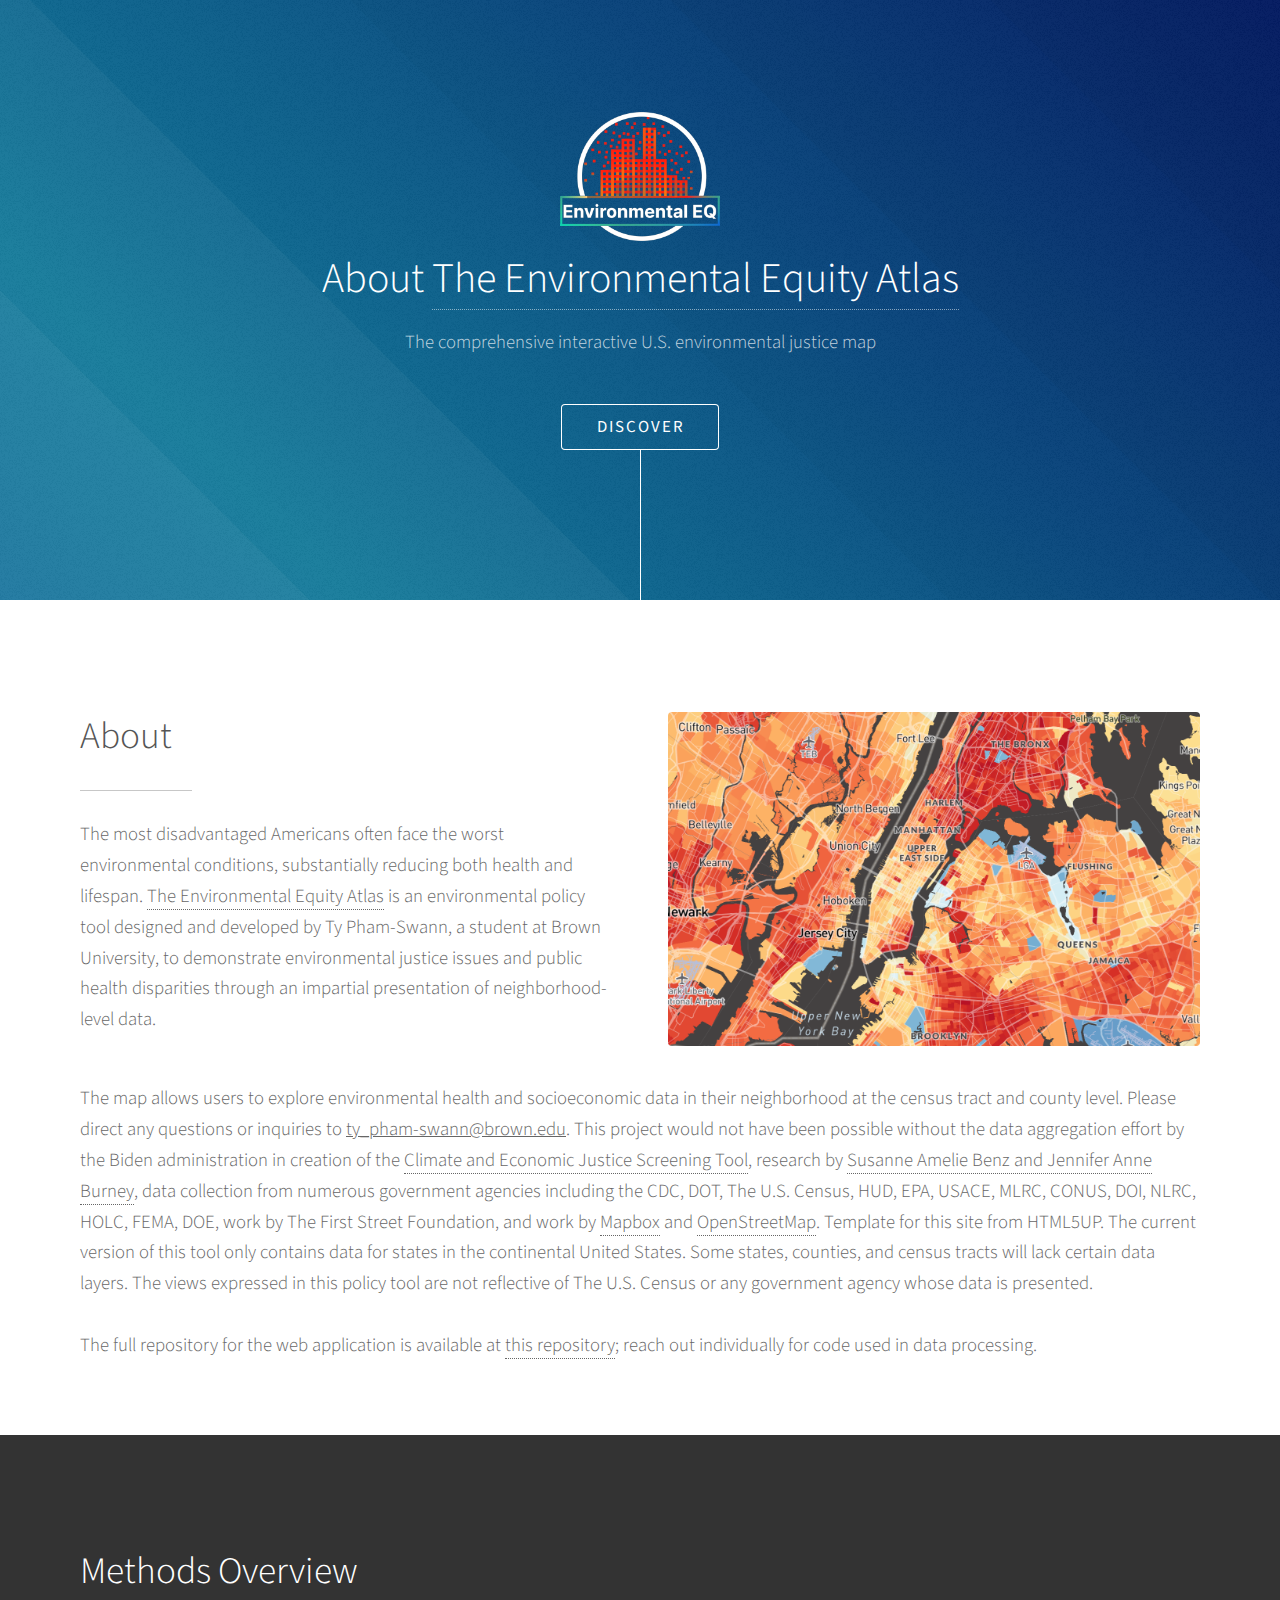
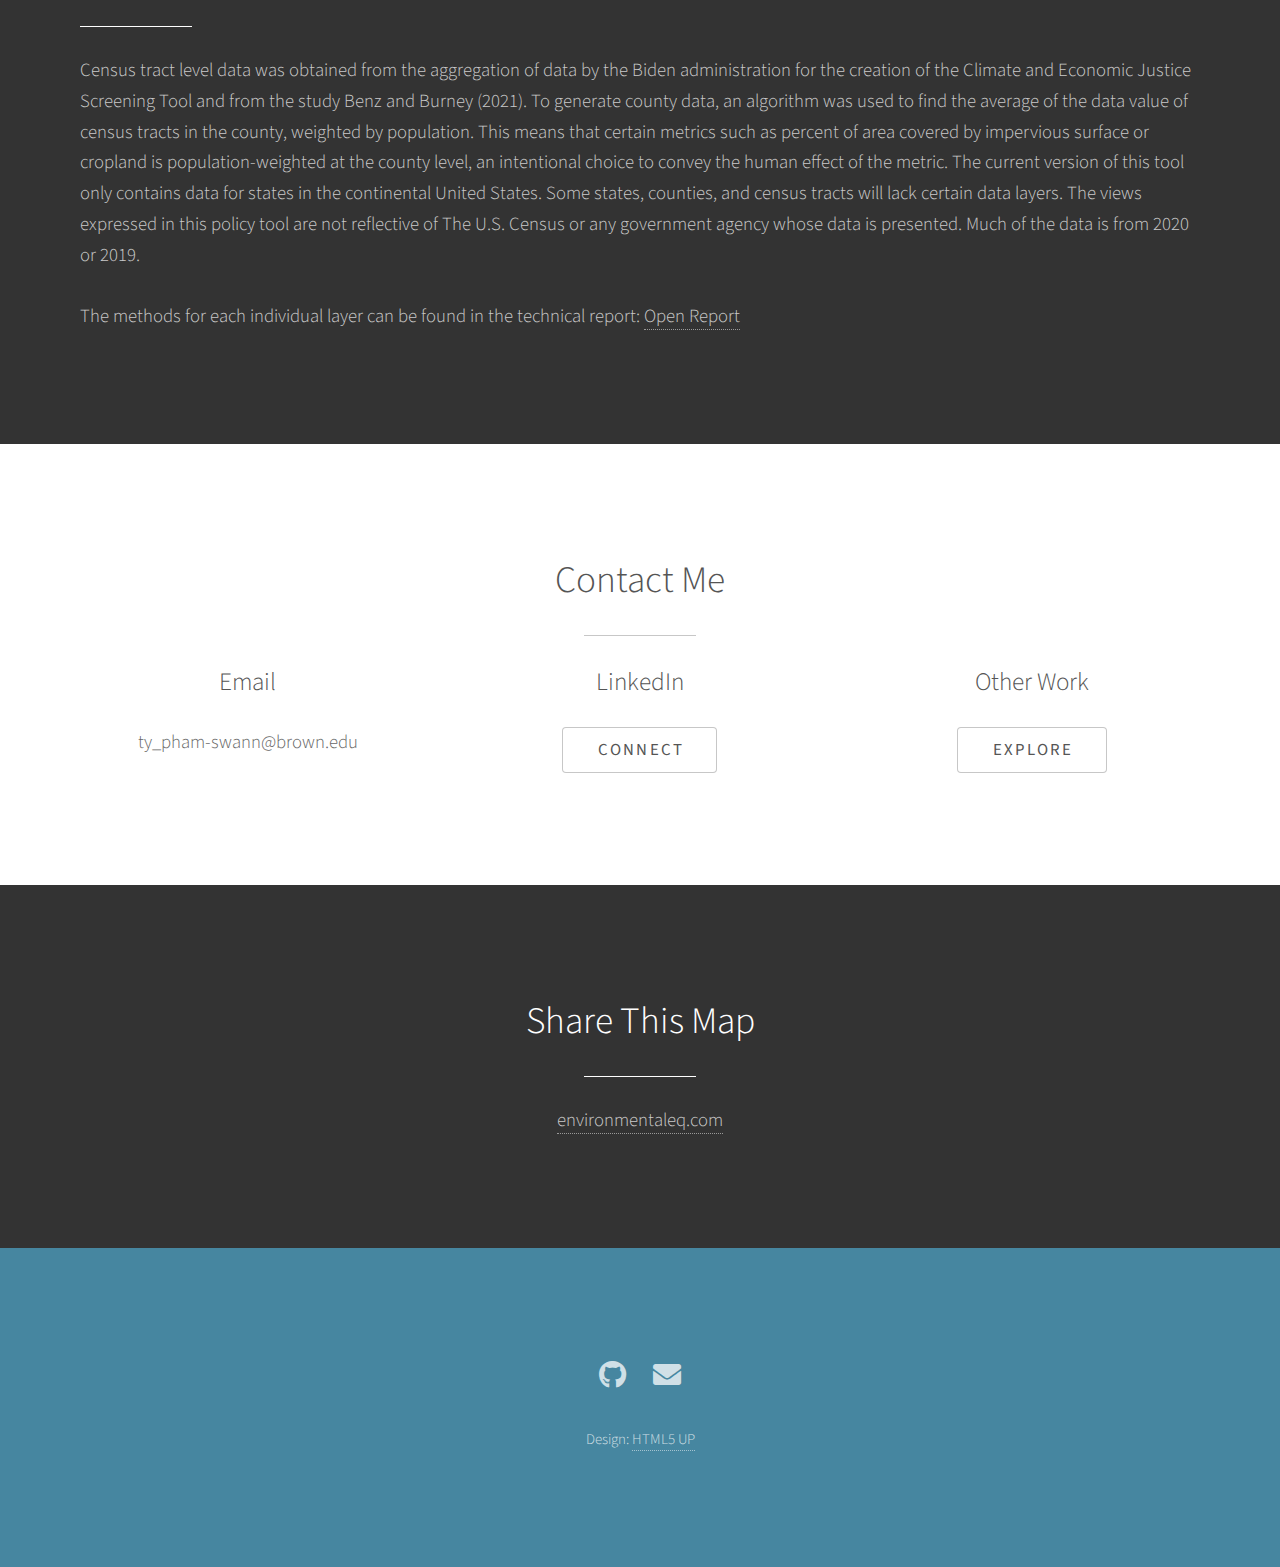
==== commit 9c724351: "title fixed -- map complete" ====
--- a/site-template/index.html
+++ b/site-template/index.html
@@ -19,7 +19,7 @@
 				<div class="inner">
 					<img id="logo-img" src="images/logo-white.png">
 					<h1>About <a target="_blank" href="https://environmentaleq.com/">The Environmental Equity Atlas</a></h1>
-					<p>A comprehensive interactive environmental justice map</p>
+					<p>The comprehensive interactive U.S. environmental justice map</p>
 					<ul class="actions special">
 						<li><a href="#one" class="button scrolly">Discover</a></li>
 					</ul>
